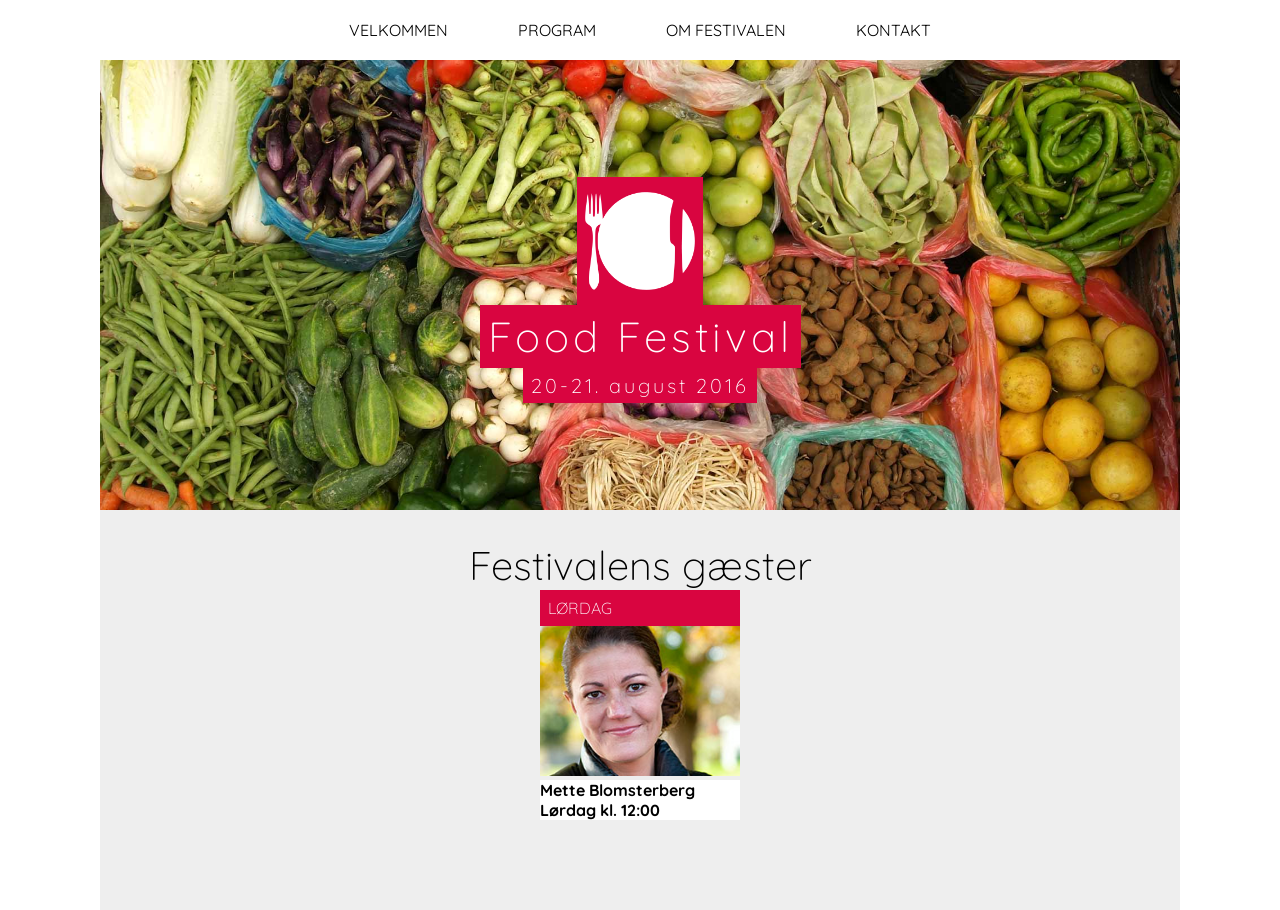
==== food-festival-2016/index.htm @ a52f563e "Initial Commit" ====
<!DOCTYPE html>
<html lang="dk">
<head>
    <link rel="preconnect" href="https://fonts.googleapis.com">
    <link rel="preconnect" href="https://fonts.gstatic.com" crossorigin>
    <link href="https://fonts.googleapis.com/css2?family=Quicksand:wght@300..700&display=swap" rel="stylesheet">
    <meta charset="UTF-8">
    <meta name="viewport" content="width=device-width, initial-scale=1.0">
    <link rel="stylesheet" href="css/styles.css">
    <title>Food Festival 2016</title>
</head>
<body>
    <div>
        <header>
            <div class="header-content">
                <nav>
                    <ul class="nav-links">
                        <li>VELKOMMEN</li>
                        <li>PROGRAM</li>
                        <li>OM FESTIVALEN</li>
                        <li>KONTAKT</li>
                    </ul>
                </nav>
            </div>
        </header>
        <div>
            <img id="bg-img" src="img/bg-image.jpg" alt="Et billede der viser en masse grønt">
            <div class="logo">
                <img class="logo-bg" src="img/svgviewer-png-output.png" alt="Food Festival Logo">
                <h1 class="logo-bg">Food Festival</h1>
                <h3 class="logo-bg">20-21. august 2016</h3>
            </div>
        </div>
        <div id="guest-container">
            <h2>Festivalens gæster</h2>
            <ul>
                <li class="guest-card">
                    <div class="red guest-card">
                        <h4 class="top-card">LØRDAG</h4>
                    </div>
                    <img class="guest-card" src="img/guest-mette-blomsterberg.jpg" alt="Gæst Mette Blomsterberg">
                    <div class="guest-desc guest-card">
                        <h4>Mette Blomsterberg</h4>
                        <h4>Lørdag kl. 12:00</h4>
                    </div>
                </li>
            </ul>
        </div>
    </div>
</body>
</html>
---- food-festival-2016/css/styles.css ----
*
{
    margin: 0;
    padding: 0;
    list-style: none;
    font-family: "Quicksand", sans-serif;
}


.quicksand {
  font-family: "Quicksand", sans-serif;
  font-optical-sizing: auto;
  font-style: normal;
}

div
{
    width: 1080px;
    margin: 0 auto 0 auto;
}

.header-content {
    display: flex;
    flex-direction: row;
    align-items: center;;
    justify-content: center;
    height: 60px;
}

.nav-links {
    display: flex;
    flex-direction: row;
    justify-content: center;
}

.nav-links li {
    margin: 10px;
    padding: 20px 25px;
}

.nav-links li:hover
{
    background-color: #97C004;
    color: white;
    cursor: pointer;
}

#bg-img
{
    position: absolute;
    width: 1080px;
}

.logo {
    padding-top: 80px;
    display: flex;
    flex-direction: column;
    align-items: center;;
    justify-content: center;
    position: relative;
    width: 400px;
    height: 300px;
    background-color: transparent;
}

.logo img 
{
    width: 110px;
    padding: 15px 8px;
}

.logo-bg
{
    padding: 5px 8px;
    background-color: #D90540;
    color: white;
    font-weight: 300;
}

.logo h1{
    letter-spacing: 4px;
    font-size: 42px;
}

.logo h3{
    letter-spacing: 3px;
    font-size: 20px;
}

#guest-container
{
    display: flex;
    flex-direction: column;
    align-items: center;
    margin-top: 70px;
    background-color: #EEEEEE;
    height: 400px;
}

#guest-container h2{
    font-weight: 300;
    font-size: 40px;
    margin-top: 30px;
}

.red
{
    background-color: #D90540;
}

.guest-card
{
    width: 200px;
}

.guest-card img:hover
{
    width: 120%;
}

.top-card
{
    padding: 8px;
    color: white;
    font-weight: 300;
}

.guest-desc
{
    background-color: white;
}
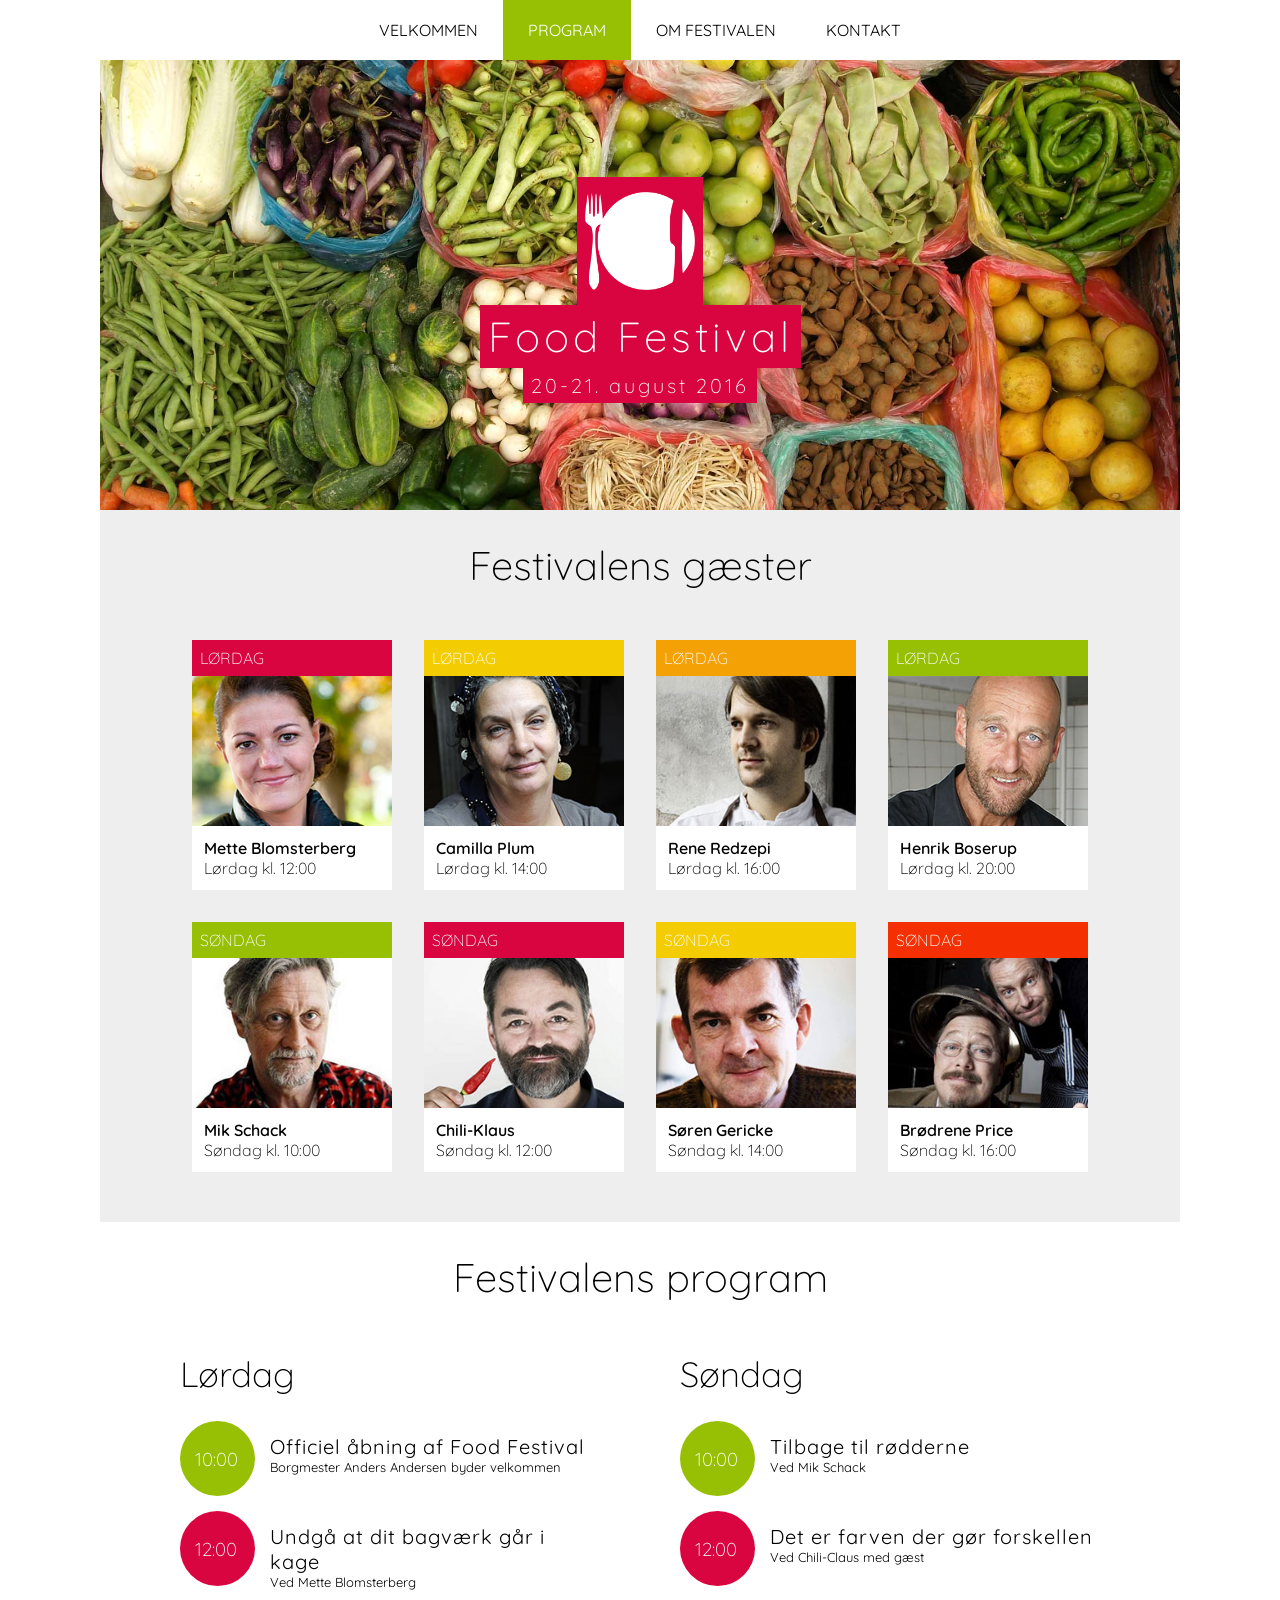
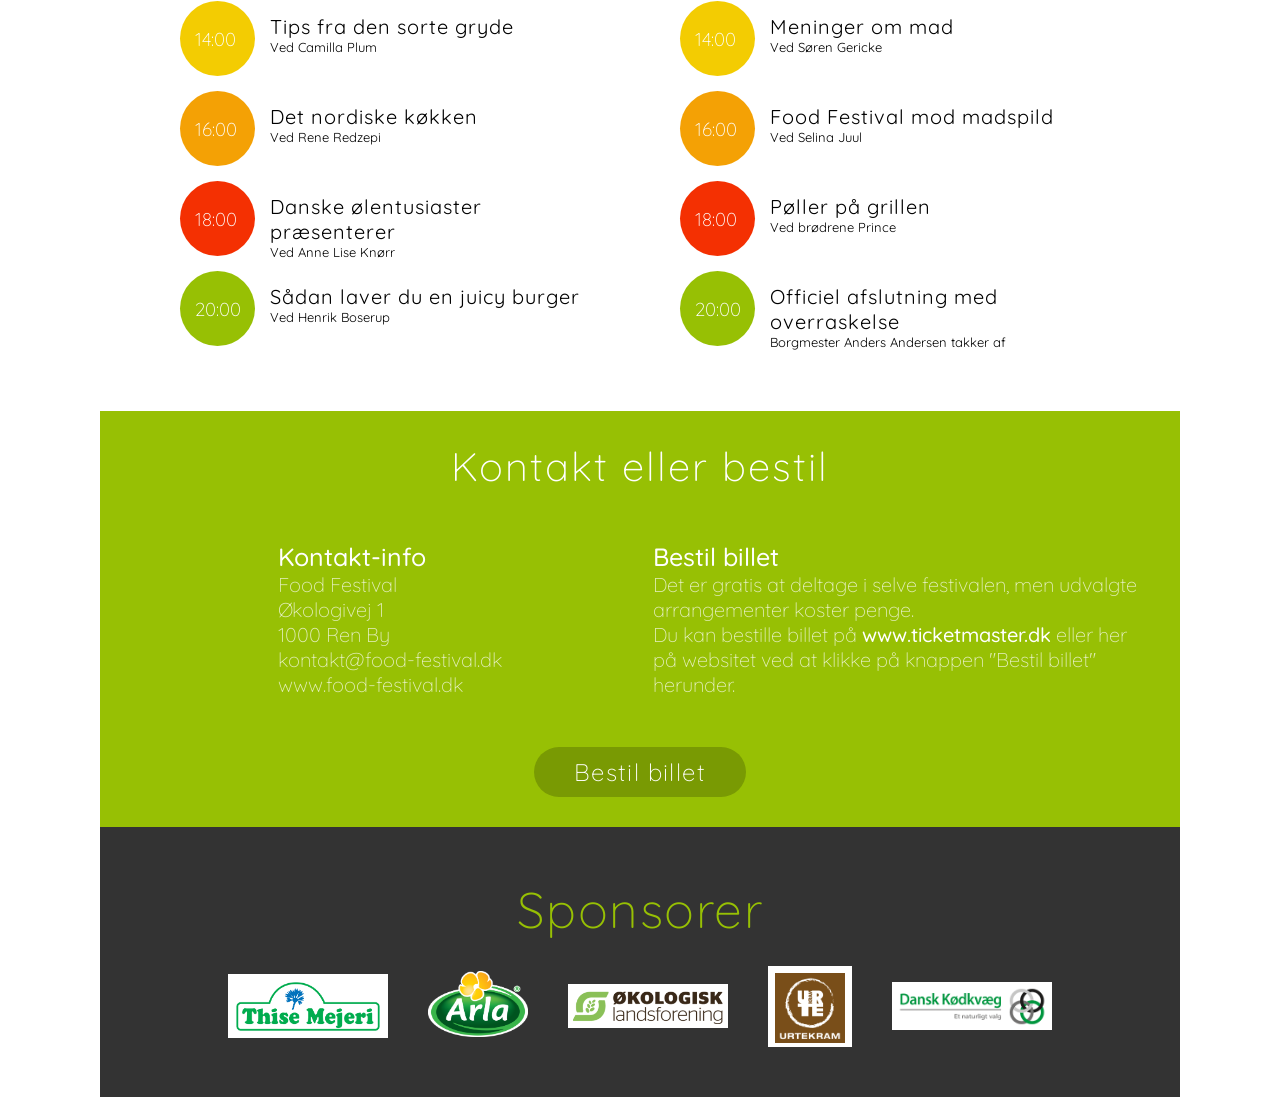
==== commit 7bcc34cb: "Finished" ====
--- a/food-festival-2016/index.htm
+++ b/food-festival-2016/index.htm
@@ -15,10 +15,10 @@
             <div class="header-content">
                 <nav>
                     <ul class="nav-links">
-                        <li>VELKOMMEN</li>
-                        <li>PROGRAM</li>
-                        <li>OM FESTIVALEN</li>
-                        <li>KONTAKT</li>
+                        <li class="link">VELKOMMEN</li>
+                        <li class="green" id="white">PROGRAM</li>
+                        <li class="link">OM FESTIVALEN</li>
+                        <li class="link">KONTAKT</li>
                     </ul>
                 </nav>
             </div>
@@ -32,17 +32,296 @@
             </div>
         </div>
         <div id="guest-container">
-            <h2>Festivalens gæster</h2>
-            <ul>
-                <li class="guest-card">
+            <h2 class="category-name">Festivalens gæster</h2>
+            <ul id="card-container">
+                <li class="guest-card guest-container">
                     <div class="red guest-card">
                         <h4 class="top-card">LØRDAG</h4>
                     </div>
-                    <img class="guest-card" src="img/guest-mette-blomsterberg.jpg" alt="Gæst Mette Blomsterberg">
-                    <div class="guest-desc guest-card">
-                        <h4>Mette Blomsterberg</h4>
-                        <h4>Lørdag kl. 12:00</h4>
-                    </div>
+                    <div class="guest-img-container">
+                        <img class="guest-card" src="img/guest-mette-blomsterberg.jpg" alt="Gæst Mette Blomsterberg">
+                    </div>
+                    <div class="guest-desc guest-card">
+                        <div class="guest-desc-text">
+                            <h4 class="guest-name">Mette Blomsterberg</h4>
+                            <h4 class="guest-date">Lørdag kl. 12:00</h4>
+
+                        </div>
+                    </div>
+                </li>
+                <li class="guest-card guest-container">
+                    <div class="yellow guest-card">
+                        <h4 class="top-card">LØRDAG</h4>
+                    </div>
+                    <div class="guest-img-container">
+                        <img class="guest-card" src="img/guest-camilla-plum.jpg" alt="Gæst Camilla Plum">
+                    </div>
+                    <div class="guest-desc guest-card">
+                        <div class="guest-desc-text">
+                            <h4 class="guest-name">Camilla Plum</h4>
+                            <h4 class="guest-date">Lørdag kl. 14:00</h4>
+
+                        </div>
+                    </div>
+                </li>
+                <li class="guest-card guest-container">
+                    <div class="orange guest-card">
+                        <h4 class="top-card">LØRDAG</h4>
+                    </div>
+                    <div class="guest-img-container">
+                        <img class="guest-card" src="img/guest-rene-redzepi.jpg" alt="Gæst Rene Redzepi">
+                    </div>
+                    <div class="guest-desc guest-card">
+                        <div class="guest-desc-text">
+                            <h4 class="guest-name">Rene Redzepi</h4>
+                            <h4 class="guest-date">Lørdag kl. 16:00</h4>
+
+                        </div>
+                    </div>
+                </li>
+                <li class="guest-card guest-container">
+                    <div class="green guest-card">
+                        <h4 class="top-card">LØRDAG</h4>
+                    </div>
+                    <div class="guest-img-container">
+                        <img class="guest-card" src="img/guest-henrik-boserup.jpg" alt="Gæst Henrik Boserup">
+                    </div>
+                    <div class="guest-desc guest-card">
+                        <div class="guest-desc-text">
+                            <h4 class="guest-name">Henrik Boserup</h4>
+                            <h4 class="guest-date">Lørdag kl. 20:00</h4>
+
+                        </div>
+                    </div>
+                </li><li class="guest-card guest-container">
+                    <div class="green guest-card">
+                        <h4 class="top-card">SØNDAG</h4>
+                    </div>
+                    <div class="guest-img-container">
+                        <img class="guest-card" src="img/guest-mik-schack.jpg" alt="Gæst Mik Schack">
+                    </div>
+                    <div class="guest-desc guest-card">
+                        <div class="guest-desc-text">
+                            <h4 class="guest-name">Mik Schack</h4>
+                            <h4 class="guest-date">Søndag kl. 10:00</h4>
+
+                        </div>
+                    </div>
+                </li><li class="guest-card guest-container">
+                    <div class="red guest-card">
+                        <h4 class="top-card">SØNDAG</h4>
+                    </div>
+                    <div class="guest-img-container">
+                        <img class="guest-card" src="img/guest-chili-klaus.jpg" alt="Gæst Chili Klaus">
+                    </div>
+                    <div class="guest-desc guest-card">
+                        <div class="guest-desc-text">
+                            <h4 class="guest-name">Chili-Klaus</h4>
+                            <h4 class="guest-date">Søndag kl. 12:00</h4>
+
+                        </div>
+                    </div>
+                </li><li class="guest-card guest-container">
+                    <div class="yellow guest-card">
+                        <h4 class="top-card">SØNDAG</h4>
+                    </div>
+                    <div class="guest-img-container">
+                        <img class="guest-card" src="img/guest-soren-gericke.jpg" alt="Gæst Søren Gericke">
+                    </div>
+                    <div class="guest-desc guest-card">
+                        <div class="guest-desc-text">
+                            <h4 class="guest-name">Søren Gericke</h4>
+                            <h4 class="guest-date">Søndag kl. 14:00</h4>
+
+                        </div>
+                    </div>
+                </li><li class="guest-card guest-container">
+                    <div class="red-orange guest-card">
+                        <h4 class="top-card">SØNDAG</h4>
+                    </div>
+                    <div class="guest-img-container">
+                        <img class="guest-card" src="img/guest-price.jpg" alt="Gæst Brødrene Price">
+                    </div>
+                    <div class="guest-desc guest-card">
+                        <div class="guest-desc-text">
+                            <h4 class="guest-name">Brødrene Price</h4>
+                            <h4 class="guest-date">Søndag kl. 16:00</h4>
+
+                        </div>
+                    </div>
+                </li>
+            </ul>
+        </div>
+        <div id="program-container">
+            <h2 class="category-name">Festivalens program</h2>
+            <ul id="program-list-container">
+                <li class="program-content program-date">
+                    <h2>
+                        Lørdag
+                    </h2>
+                </li>
+                <li class="program-content program-date">
+                    <h2>
+                        Søndag
+                    </h2>
+                </li>
+                <li class="program-content">
+                    <div class="program-time green">
+                        <h3>10:00</h3>
+                    </div>
+                    <div class="program-text">
+                        <h2>Officiel åbning af Food Festival</h2>
+                        <h4>Borgmester Anders Andersen byder velkommen</h4>
+                    </div>
+                </li>
+                <li class="program-content">
+                    <div class="program-time green">
+                        <h3>10:00</h3>
+                    </div>
+                    <div class="program-text">
+                        <h2>Tilbage til rødderne</h2>
+                        <h4>Ved Mik Schack</h4>
+                    </div>
+                </li>
+                <li class="program-content">
+                    <div class="program-time red">
+                        <h3>12:00</h3>
+                    </div>
+                    <div class="program-text">
+                        <h2>Undgå at dit bagværk går i kage</h2>
+                        <h4>Ved Mette Blomsterberg</h4>
+                    </div>
+                </li>
+                <li class="program-content">
+                    <div class="program-time red">
+                        <h3>12:00</h3>
+                    </div>
+                    <div class="program-text">
+                        <h2>Det er farven der gør forskellen</h2>
+                        <h4>Ved Chili-Claus med gæst</h4>
+                    </div>
+                </li>
+                <li class="program-content">
+                    <div class="program-time yellow">
+                        <h3>14:00</h3>
+                    </div>
+                    <div class="program-text">
+                        <h2>Tips fra den sorte gryde</h2>
+                        <h4>Ved Camilla Plum</h4>
+                    </div>
+                </li>
+                <li class="program-content">
+                    <div class="program-time yellow">
+                        <h3>14:00</h3>
+                    </div>
+                    <div class="program-text">
+                        <h2>Meninger om mad</h2>
+                        <h4>Ved Søren Gericke</h4>
+                    </div>
+                </li>
+                <li class="program-content">
+                    <div class="program-time orange">
+                        <h3>16:00</h3>
+                    </div>
+                    <div class="program-text">
+                        <h2>Det nordiske køkken</h2>
+                        <h4>Ved Rene Redzepi</h4>
+                    </div>
+                </li>
+                <li class="program-content">
+                    <div class="program-time orange">
+                        <h3>16:00</h3>
+                    </div>
+                    <div class="program-text">
+                        <h2>Food Festival mod madspild</h2>
+                        <h4>Ved Selina Juul</h4>
+                    </div>
+                </li>
+                <li class="program-content">
+                    <div class="program-time red-orange">
+                        <h3>18:00</h3>
+                    </div>
+                    <div class="program-text">
+                        <h2>Danske ølentusiaster præsenterer</h2>
+                        <h4>Ved Anne Lise Knørr</h4>
+                    </div>
+                </li>
+                <li class="program-content">
+                    <div class="program-time red-orange">
+                        <h3>18:00</h3>
+                    </div>
+                    <div class="program-text">
+                        <h2>Pøller på grillen</h2>
+                        <h4>Ved brødrene Prince</h4>
+                    </div>
+                </li>
+                <li class="program-content">
+                    <div class="program-time green">
+                        <h3>20:00</h3>
+                    </div>
+                    <div class="program-text">
+                        <h2>Sådan laver du en juicy burger</h2>
+                        <h4>Ved Henrik Boserup</h4>
+                    </div>
+                </li>
+                <li class="program-content">
+                    <div class="program-time green">
+                        <h3>20:00</h3>
+                    </div>
+                    <div class="program-text">
+                        <h2>Officiel afslutning med overraskelse</h2>
+                        <h4>Borgmester Anders Andersen takker af</h4>
+                    </div>
+                </li>
+            </ul>
+        </div>
+        <div id="contact" class="green">
+            <h2 class="contact-name">Kontakt eller bestil</h2>
+            <ul id="contact-content">
+                <li  id="contact-text">
+                    <div class="contact-text">
+                        <h2>
+                            Kontakt-info
+                        </h2>
+                        <h3>
+                            Food Festival<br>Økologivej 1<br>1000 Ren By<br>kontakt@food-festival.dk<br>www.food-festival.dk
+                        </h3>
+                    </div>
+                </li>
+                <li id="contact-ticket">
+                    <div class="contact-text">
+                        <h2>
+                            Bestil billet
+                        </h2>
+                        <h3>
+                            Det er gratis at deltage i selve festivalen, men udvalgte arrangementer koster penge.<br>Du kan bestille billet på <b>www.ticketmaster.dk</b> eller her på websitet ved at klikke på knappen "Bestil billet" <br>herunder.
+                        </h3>
+                    </div>
+                </li>
+            </ul>
+            <div id="ticket">
+                <h2>Bestil billet</h2>
+            </div>
+        </div>
+        <div id="sponsers">
+            <h2>Sponsorer</h2>
+            <ul id="sponser-list">
+                <li>
+                    <div class="img-width img-white">
+                        <img src="img/logo-sponsor-thise.png" alt="Thise Mejeri Logo">
+                    </div>
+                </li>
+                <li class="img-width" id="arla">
+                    <img src="img/logo-sponsor-arla.png" alt="Arla Logo">
+                </li>
+                <li class="img-width img-white">
+                    <img src="img/logo-sponsor-okologisk-landsforening.png" alt="Økologisk landsforening Logo">
+                </li>
+                <li class="img-width img-white" id="urte">
+                    <img src="img/logo-sponsor-urtekram.jpg" alt="Økologisk landsforening Logo">
+                </li>
+                <li class="img-width img-white">
+                    <img src="img/logo-sponsor-dansk-kodkvaeg.png" alt="Økologisk landsforening Logo">
                 </li>
             </ul>
         </div>
--- a/food-festival-2016/css/styles.css
+++ b/food-festival-2016/css/styles.css
@@ -33,16 +33,23 @@
     justify-content: center;
 }
 
-.nav-links li {
-    margin: 10px;
+.link {
+    transition:all 0.5s ease-out;
     padding: 20px 25px;
 }
 
-.nav-links li:hover
-{
-    background-color: #97C004;
+#white
+{
+    padding: 20px 25px;
+    color: white;
+}
+
+.link:hover
+{
+    background-color: #F8C400;
     color: white;
     cursor: pointer;
+    transition:all 0.5s ease;
 }
 
 #bg-img
@@ -94,10 +101,10 @@
     align-items: center;
     margin-top: 70px;
     background-color: #EEEEEE;
-    height: 400px;
-}
-
-#guest-container h2{
+    height: fit-content;
+}
+
+.category-name{
     font-weight: 300;
     font-size: 40px;
     margin-top: 30px;
@@ -108,16 +115,56 @@
     background-color: #D90540;
 }
 
+.yellow
+{
+    background-color: #F3CC02;
+}
+
+.orange
+{
+    background-color: #F4A105;
+}
+
+.green
+{
+    background-color: #97C004;
+}
+
+.red-orange
+{
+    background-color: #F43002;
+}
+
+.guest-container
+{
+    display: flex;
+    flex-direction: column;
+}
+
 .guest-card
 {
     width: 200px;
 }
 
+.guest-img-container
+{
+    width: 200px;
+    height: 150px;
+    overflow: hidden;
+}
+
 .guest-card img:hover
 {
+    transition:all 0.2s ease;
+    translate: -20px -20px;
     width: 120%;
 }
 
+.guest-card img
+{
+    transition:all 0.2s ease;
+}
+
 .top-card
 {
     padding: 8px;
@@ -128,4 +175,275 @@
 .guest-desc
 {
     background-color: white;
+}
+
+.guest-name
+{
+    font-weight: 600;
+}
+
+.guest-date
+{
+    font-weight: 100;
+}
+
+.guest-desc-text
+{
+    padding: 12px;
+    width: 200px;
+}
+
+#card-container
+{
+    margin: 50px 0;
+    display: flex;
+    justify-content: center;
+    flex-direction: row;
+    flex-wrap: wrap;
+    gap: 2rem;
+}
+
+#program-container
+{
+    display: flex;
+    flex-direction: column;
+    align-items: center;
+    height: fit-content;
+}
+
+#program-list-container
+{
+    margin: 50px 0;
+    display: flex;
+    justify-content: space-evenly;
+    flex-direction: row;
+    flex-wrap: wrap;
+}
+
+.program-content
+{
+    display: flex;
+    justify-content: center;
+    align-items: center;
+    margin-bottom: 15px;
+}
+
+.program-date h2
+{
+    font-size: 35px;
+    font-weight: 100;
+    width: 420px;
+    margin-bottom: 10px;
+}
+
+.program-time h3{
+    width: 50px;
+    margin: 0 15px;
+    font-weight: 200;
+    color: white;
+}
+
+.program-time
+{
+    border-radius: 50%;
+    width: 75px;
+    height: 75px;
+    margin: 0;
+    align-content: center;
+    justify-content: center;
+}
+
+.program-text
+{
+    width: 330px;
+    height: 50px;
+    margin-left: 15px;
+}
+
+.program-text h2, .program-text h4
+{
+    font-weight: 400;
+}
+
+.program-text h2
+{
+    letter-spacing: 1px;
+    font-size: 20px;
+}
+
+.program-text h4
+{
+    font-size: 13px;
+}
+
+.program-text h2:hover
+{
+    cursor: pointer;
+    text-decoration: underline;
+}
+
+#contact
+{
+    color: white;
+    height: 500px;
+    display: flex;
+    flex-direction: column;
+    align-items: center;
+    height: fit-content;
+}
+
+#contact-content
+{
+    display: flex;
+    justify-content: space-between;
+    flex-direction: row;
+    gap: 200px;
+    margin-right: 300px;
+}
+
+.contact-name
+{
+    color: white;
+    font-weight: 300;
+    font-size: 40px;
+    letter-spacing: 2px;
+    margin-top: 30px;
+}
+
+#contact-text
+{
+    width: 100px;
+    margin: 50px;
+    height: fit-content;
+    margin-right: 25px;
+}
+
+.contact-text
+{
+    width: 500px;
+}
+
+#contact-text h2
+{
+    width: 150px;
+}
+
+#contact-ticket h2
+{
+    width: 150px;
+}
+
+#contact-ticket h3
+{
+    width: 500px;
+    height: fit-content;
+}
+
+#contact-ticket
+{
+    margin: 50px;
+    width: 50px;
+    height: fit-content;
+}
+
+.contact-text h2
+{
+    font-size: 25px;
+    font-weight: 500;
+}
+
+.contact-text h3
+{
+    font-weight: 300;
+    font-size: 20px;
+    color: rgba(255, 255, 255, 0.726);
+}
+
+.contact-text h3 b
+{
+    font-weight: 500;
+    font-size: 20px;
+    color: white;
+}
+
+.contact-text h3 b:hover
+{
+    text-decoration: underline;
+    cursor: pointer;
+}
+
+#ticket
+{
+    border-radius: 25px;
+    padding: 10px 40px;
+    background-color: #799A03;
+    width: fit-content;
+    margin-bottom: 30px;
+}
+
+#ticket h2{
+    font-weight: 100;
+    letter-spacing: 1.4px;
+}
+
+#ticket:hover
+{
+    cursor: pointer;
+}
+
+#sponsers
+{
+    display: flex;
+    flex-direction: column;
+    justify-content: center;
+    align-items: center;
+    background-color: #333333;
+    height: 270px;
+}
+
+#sponsers h2
+{
+    color: #97C004;
+    font-weight: 300;
+    font-size: 50px;
+    letter-spacing: 1.5px;
+    margin-bottom: 25px;
+}
+
+#sponser-list
+{
+    display: flex;
+    align-items: center;
+    gap: 40px;
+    flex-direction: row;
+}
+
+#sponser-list li
+{
+    cursor: pointer;
+}
+
+.img-white
+{
+    background-color: white;
+    padding: 5px 5px 0 5px;
+}
+
+.img-width
+{
+    width: fit-content;
+}
+.img-width img
+{
+    width: 150px;
+}
+
+#arla img
+{
+    width: 100px;
+}
+
+#urte img{
+    width: 70px;
+    padding: 2px 2px 0 2px;
 }
